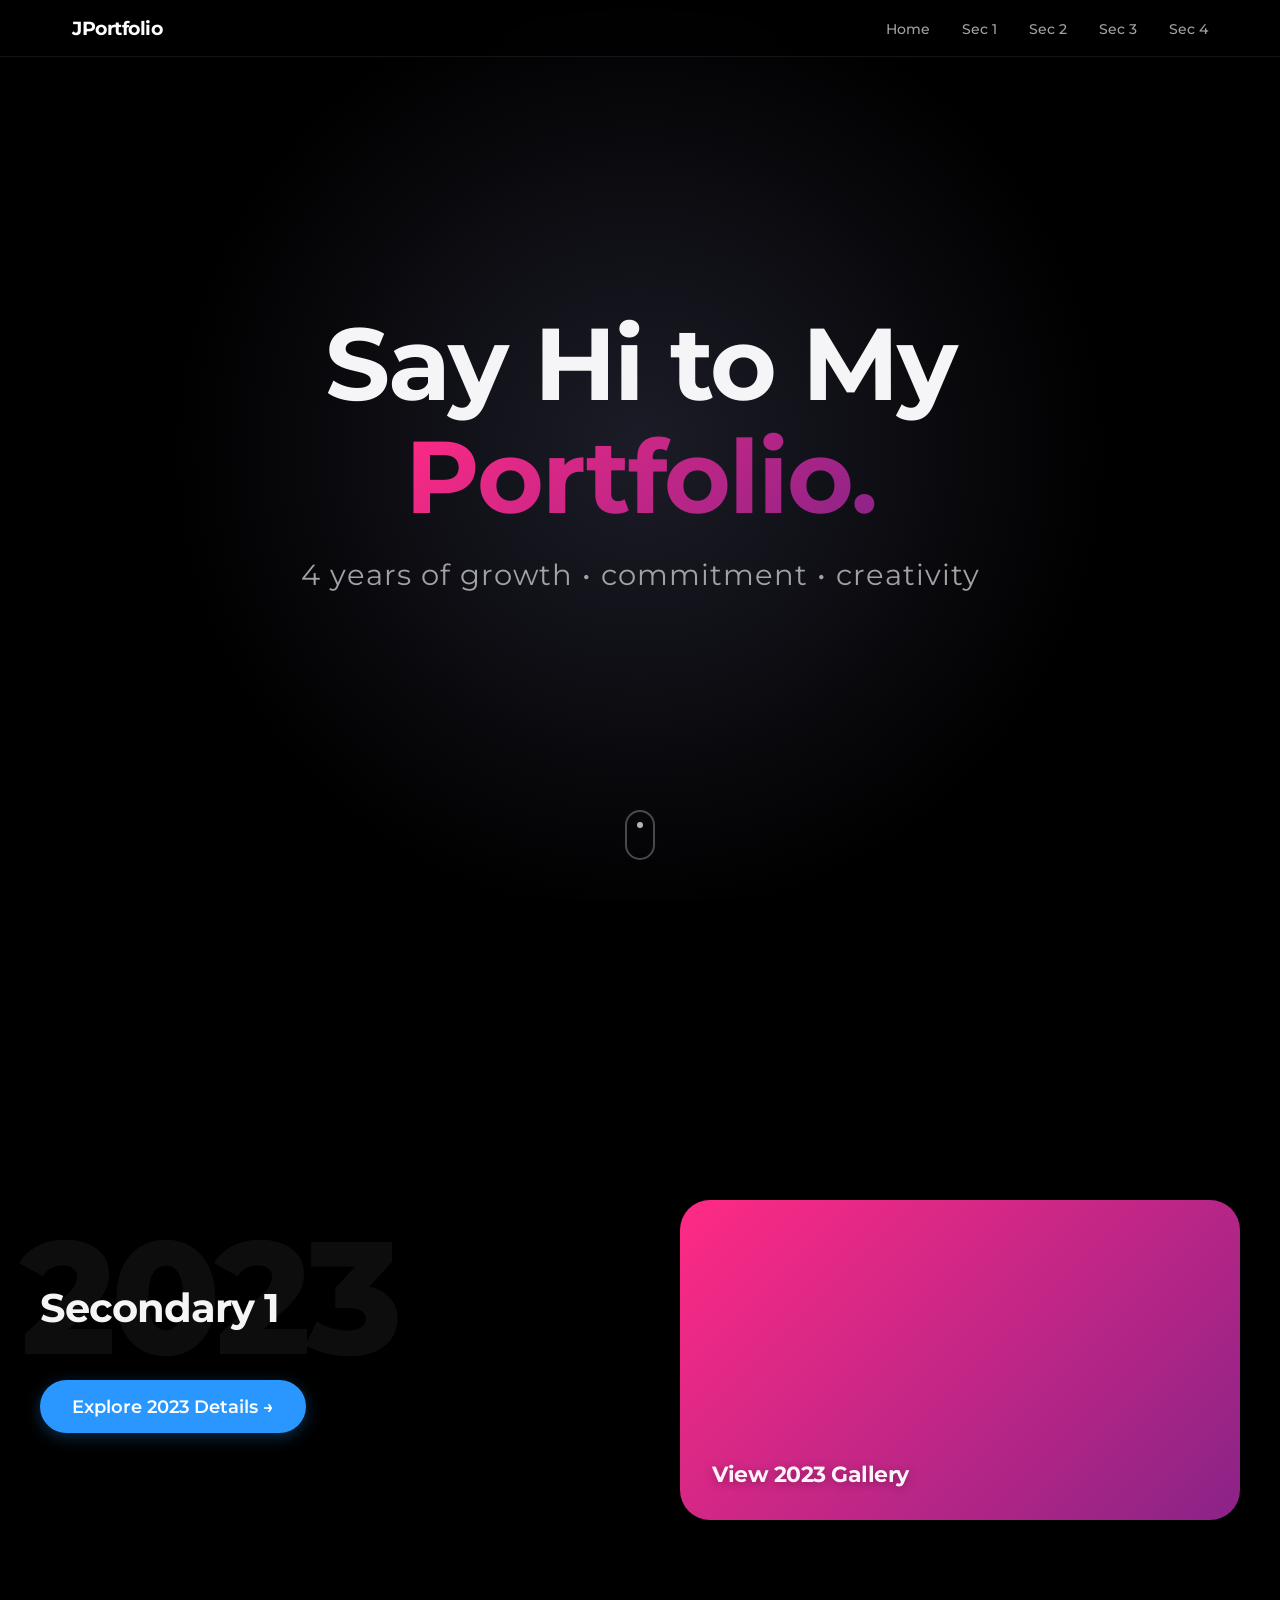
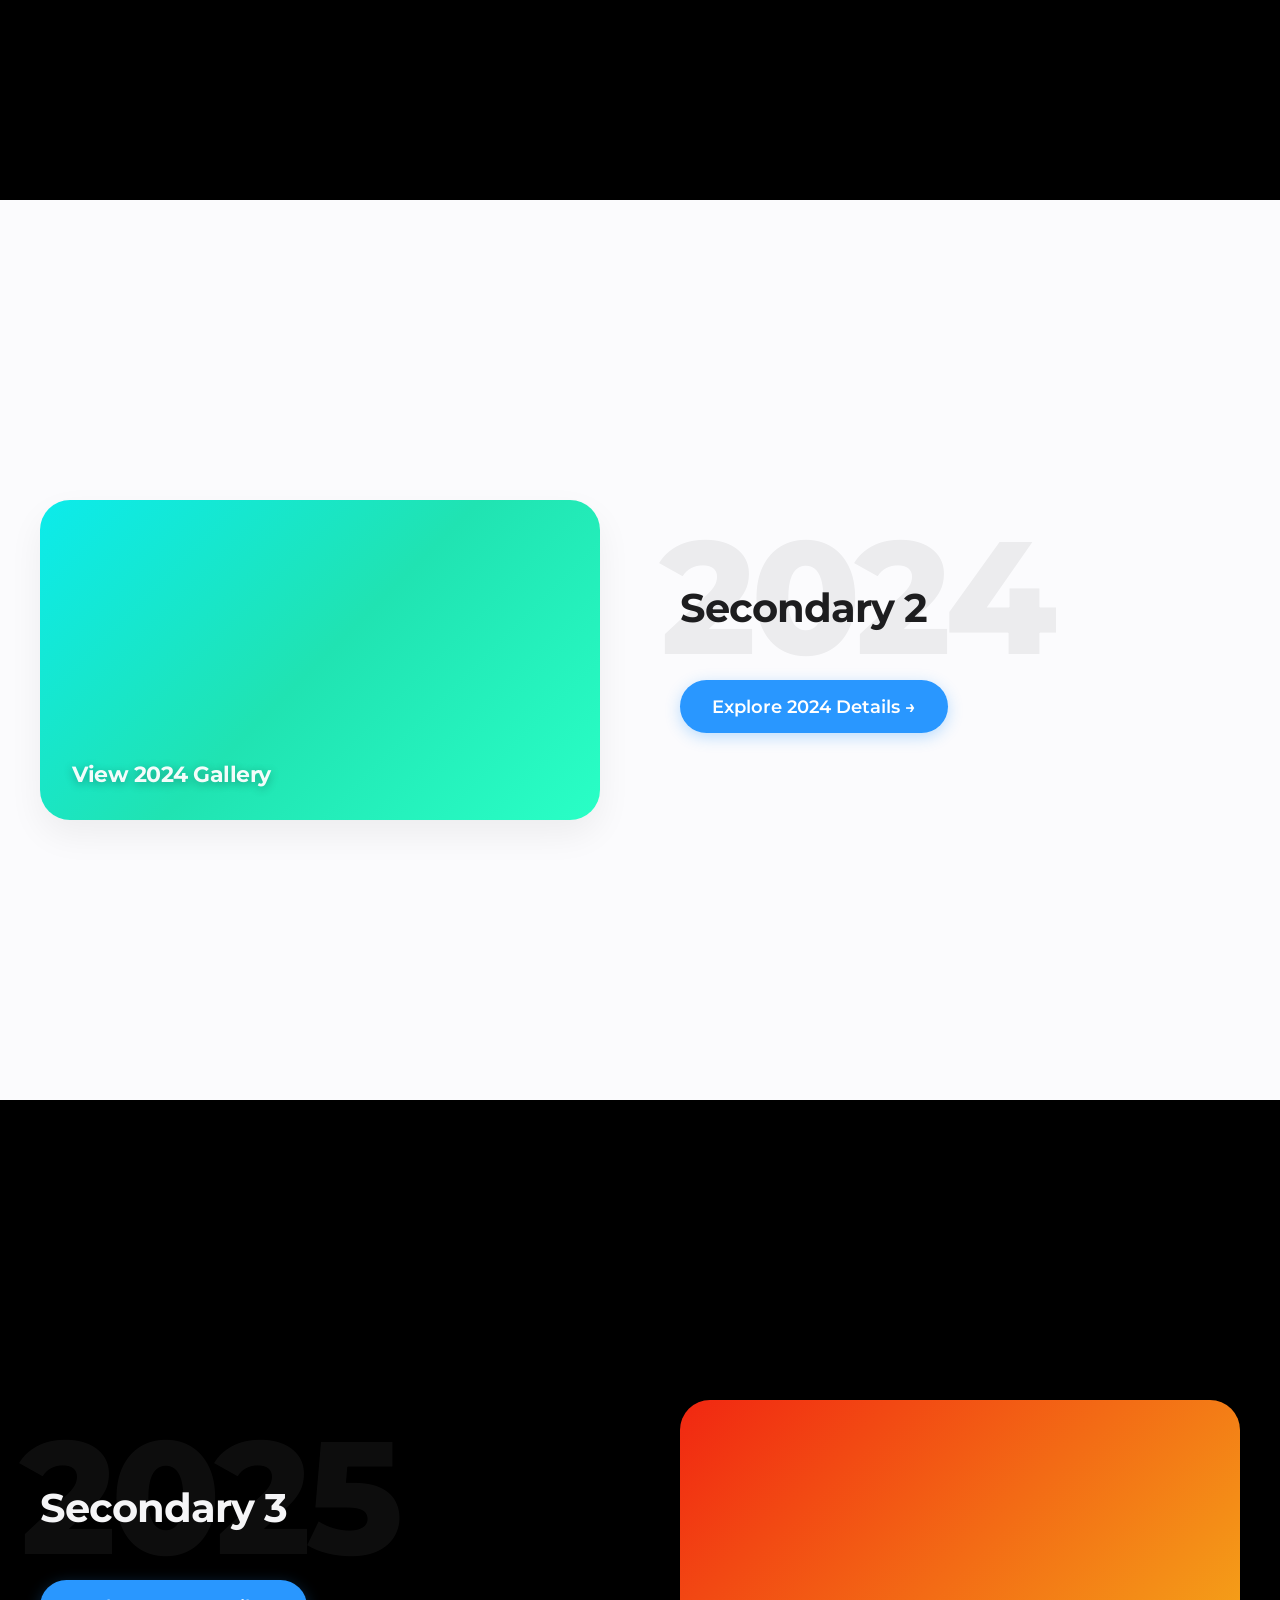
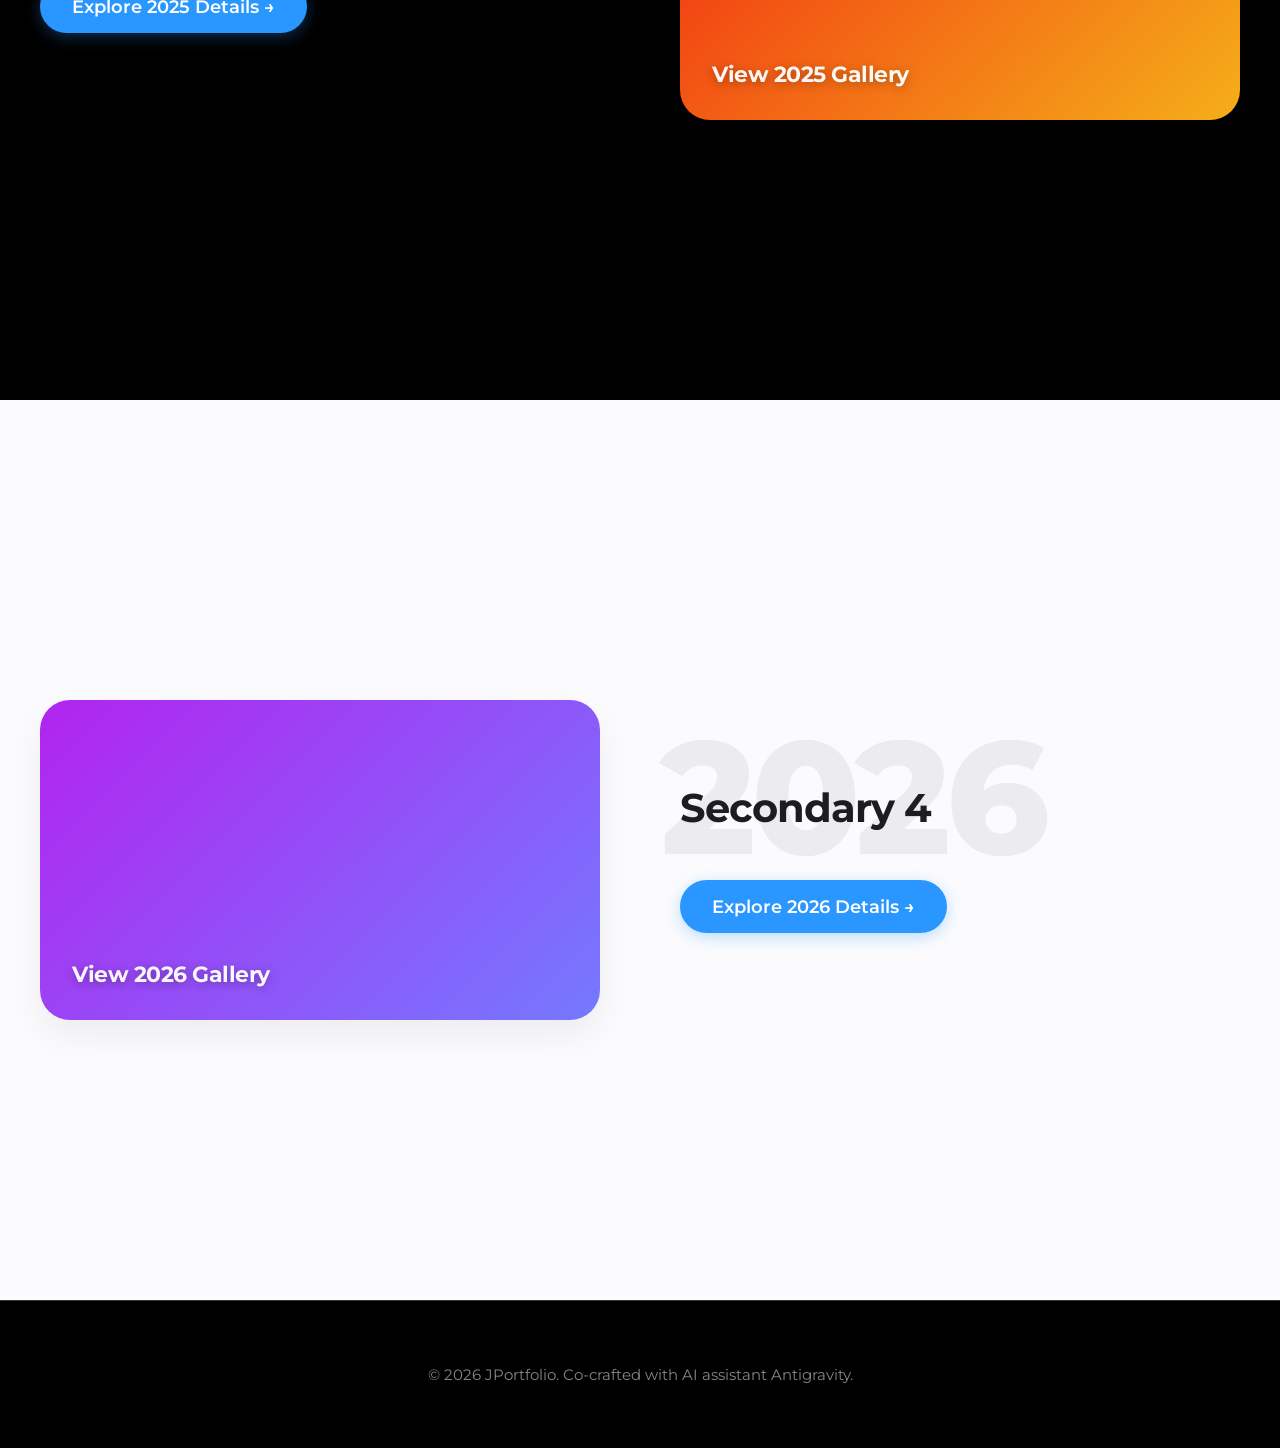
==== index.html @ 6a5174f8 "Add files via upload" ====
<!DOCTYPE html>
<html lang="en">

<head>
  <meta charset="UTF-8" />
  <meta name="viewport" content="width=device-width, initial-scale=1.0" />
  <title>JPortfolio</title>

  <!-- Montserrat Font -->
  <link rel="preconnect" href="https://fonts.googleapis.com">
  <link rel="preconnect" href="https://fonts.gstatic.com" crossorigin>
  <link href="https://fonts.googleapis.com/css2?family=Montserrat:wght@300;400;500;600;700&display=swap"
    rel="stylesheet">

  <link rel="stylesheet" href="style.css">
</head>

<body>

  <nav class="navbar">
    <div class="nav-content">
      <div class="logo">JPortfolio</div>
      <ul class="nav-links">
        <li><a href="#hero">Home</a></li>
        <li><a href="#sec1">Sec 1</a></li>
        <li><a href="#sec2">Sec 2</a></li>
        <li><a href="#sec3">Sec 3</a></li>
        <li><a href="#sec4">Sec 4</a></li>
      </ul>
    </div>
  </nav>

  <header id="hero" class="hero fade-up">
    <div class="hero-content">
      <h1 class="hero-title">Say Hi to My <br><span class="gradient-text">Portfolio.</span></h1>
      <p class="hero-subtitle">4 years of growth • commitment • creativity</p>
    </div>
    <div class="scroll-indicator">
      <div class="mouse"></div>
    </div>
  </header>

  <main>
    <section id="sec1" class="year dark-section">
      <div class="section-container">
        <div class="text-content fade-up">
          <h2 class="section-title">2023</h2>
          <h3 class="section-subtitle">Secondary 1</h3>
          <a href="2023.html" class="explore-btn">Explore 2023 Details &rarr;</a>
        </div>
        <div class="gallery-content fade-up delay">
          <a href="2023.html" style="text-decoration: none;">
            <div class="bento-grid" style="grid-template-rows: 300px;">
              <div class="bento-item gradient-1 bento-large explore-card">
                <div class="bento-inner">View 2023 Gallery</div>
              </div>
            </div>
          </a>
        </div>
      </div>
    </section>

    <section id="sec2" class="year light-section">
      <div class="section-container reverse">
        <div class="text-content fade-up">
          <h2 class="section-title">2024</h2>
          <h3 class="section-subtitle">Secondary 2</h3>
          <a href="2024.html" class="explore-btn">Explore 2024 Details &rarr;</a>
        </div>
        <div class="gallery-content fade-up delay">
          <a href="2024.html" style="text-decoration: none;">
            <div class="bento-grid" style="grid-template-rows: 300px;">
              <div class="bento-item gradient-2 bento-large explore-card">
                <div class="bento-inner">View 2024 Gallery</div>
              </div>
            </div>
          </a>
        </div>
      </div>
    </section>

    <section id="sec3" class="year dark-section">
      <div class="section-container">
        <div class="text-content fade-up">
          <h2 class="section-title">2025</h2>
          <h3 class="section-subtitle">Secondary 3</h3>
          <a href="2025.html" class="explore-btn">Explore 2025 Details &rarr;</a>
        </div>
        <div class="gallery-content fade-up delay">
          <a href="2025.html" style="text-decoration: none;">
            <div class="bento-grid" style="grid-template-rows: 300px;">
              <div class="bento-item gradient-3 bento-large explore-card">
                <div class="bento-inner">View 2025 Gallery</div>
              </div>
            </div>
          </a>
        </div>
      </div>
    </section>

    <section id="sec4" class="year light-section">
      <div class="section-container reverse">
        <div class="text-content fade-up">
          <h2 class="section-title">2026</h2>
          <h3 class="section-subtitle">Secondary 4</h3>
          <a href="2026.html" class="explore-btn">Explore 2026 Details &rarr;</a>
        </div>
        <div class="gallery-content fade-up delay">
          <a href="2026.html" style="text-decoration: none;">
            <div class="bento-grid" style="grid-template-rows: 300px;">
              <div class="bento-item gradient-4 bento-large explore-card">
                <div class="bento-inner">View 2026 Gallery</div>
              </div>
            </div>
          </a>
        </div>
      </div>
    </section>
  </main>

  <footer>
    <p>&copy; 2026 JPortfolio. Co-crafted with AI assistant Antigravity.</p>
  </footer>

  <script src="scripts.js"></script>
</body>

</html>
---- style.css ----
:root {
  --bg-dark: #000000;
  --text-dark: #f5f5f7;
  --bg-light: #fbfbfd;
  --text-light: #1d1d1f;

  --apple-blue: #2997ff;
  --apple-gradient-1: linear-gradient(135deg, #ff2a85, #8a2387);
  --apple-gradient-2: linear-gradient(135deg, #0cebeb, #20e3b2, #29ffc6);
  --apple-gradient-3: linear-gradient(135deg, #f12711, #f5af19);
  --apple-gradient-4: linear-gradient(135deg, #b224ef, #7579ff);
}

* {
  margin: 0;
  padding: 0;
  box-sizing: border-box;
  font-family: 'Montserrat', -apple-system, BlinkMacSystemFont, sans-serif;
}

body {
  background: var(--bg-dark);
  color: var(--text-dark);
  overflow-x: hidden;
  -webkit-font-smoothing: antialiased;
}

html {
  scroll-behavior: smooth;
}

/* Navbar */
.navbar {
  position: fixed;
  top: 0;
  width: 100%;
  z-index: 1000;
  background: rgba(0, 0, 0, 0.4);
  backdrop-filter: saturate(180%) blur(20px);
  -webkit-backdrop-filter: saturate(180%) blur(20px);
  border-bottom: 1px solid rgba(255, 255, 255, 0.08);
  transition: all 0.3s ease;
}

.nav-content {
  max-width: 1200px;
  margin: 0 auto;
  padding: 1rem 2rem;
  display: flex;
  justify-content: space-between;
  align-items: center;
}

.logo {
  font-weight: 700;
  font-size: 1.2rem;
  letter-spacing: -0.5px;
  color: #fff;
}

.nav-links {
  display: flex;
  list-style: none;
  gap: 2rem;
}

.nav-links a {
  text-decoration: none;
  color: #a1a1a6;
  font-size: 0.9rem;
  font-weight: 500;
  transition: color 0.3s ease;
}

.nav-links a:hover {
  color: #fff;
}

/* Hero Section */
.hero {
  height: 100vh;
  display: flex;
  flex-direction: column;
  justify-content: center;
  align-items: center;
  text-align: center;
  position: relative;
  background: radial-gradient(circle at center, #1c1c28 0%, #000 60%);
  padding: 0 2rem;
}

.hero-title {
  font-size: clamp(3rem, 8vw, 6.5rem);
  font-weight: 700;
  line-height: 1.1;
  letter-spacing: -2px;
  margin-bottom: 1.5rem;
}

.gradient-text {
  background: var(--apple-gradient-1);
  -webkit-background-clip: text;
  -webkit-text-fill-color: transparent;
  background-clip: text;
  display: inline-block;
}

.hero-subtitle {
  font-size: clamp(1.2rem, 3vw, 1.8rem);
  font-weight: 400;
  color: #a1a1a6;
  letter-spacing: 1px;
}

/* Scroll Indicator */
.scroll-indicator {
  position: absolute;
  bottom: 40px;
  left: 50%;
  transform: translateX(-50%);
  opacity: 0.7;
}

.mouse {
  width: 30px;
  height: 50px;
  border: 2px solid #666;
  border-radius: 20px;
  position: relative;
}

.mouse::before {
  content: '';
  position: absolute;
  top: 10px;
  left: 50%;
  transform: translateX(-50%);
  width: 6px;
  height: 6px;
  background: #fff;
  border-radius: 50%;
  animation: scroll 2s infinite;
}

@keyframes scroll {
  0% {
    transform: translate(-50%, 0);
    opacity: 1;
  }

  100% {
    transform: translate(-50%, 20px);
    opacity: 0;
  }
}

/* Sections */
.year {
  min-height: 100vh;
  padding: 100px 2rem;
  display: flex;
  align-items: center;
}

.dark-section {
  background: var(--bg-dark);
  color: var(--text-dark);
}

.light-section {
  background: var(--bg-light);
  color: var(--text-light);
}

.section-container {
  max-width: 1200px;
  margin: 0 auto;
  display: flex;
  align-items: center;
  gap: 5rem;
  width: 100%;
}

.section-container.reverse {
  flex-direction: row-reverse;
}

.text-content {
  flex: 1;
  position: relative;
}

.section-title {
  font-size: clamp(4rem, 15vw, 10rem);
  font-weight: 800;
  letter-spacing: -5px;
  line-height: 1;
  opacity: 0.05;
  position: absolute;
  transform: translateY(-50px) translateX(-20px);
  z-index: 0;
  user-select: none;
}

.light-section .section-title {
  color: #000;
  opacity: 0.06;
}

.dark-section .section-title {
  color: #fff;
}

.section-subtitle {
  font-size: 2.5rem;
  font-weight: 700;
  margin-bottom: 2rem;
  margin-top: 1rem;
  position: relative;
  z-index: 1;
  letter-spacing: -1px;
}

.stagger-list {
  list-style: none;
  position: relative;
  z-index: 1;
}

.stagger-list li {
  font-size: 1.15rem;
  line-height: 1.6;
  margin-bottom: 1.2rem;
  padding-left: 2rem;
  position: relative;
  font-weight: 400;
  color: #a1a1a6;
  transition: color 0.3s ease;
}

.light-section .stagger-list li {
  color: #424245;
}

.stagger-list li:hover {
  color: inherit;
}

.stagger-list li::before {
  content: '→';
  position: absolute;
  left: 0;
  color: var(--apple-blue);
  font-weight: bold;
}

/* Bento Grid */
.gallery-content {
  flex: 1;
  width: 100%;
}

.bento-grid {
  display: grid;
  grid-template-columns: 1fr 1fr;
  grid-template-rows: 250px 250px;
  gap: 20px;
}

.three-grid {
  grid-template-rows: auto auto;
}

.bento-large {
  grid-column: 1 / -1;
  height: 320px;
}

.bento-item {
  border-radius: 30px;
  overflow: hidden;
  position: relative;
  display: flex;
  align-items: flex-end;
  justify-content: flex-start;
  padding: 2rem;
  box-shadow: 0 10px 40px rgba(0, 0, 0, 0.1);
  transition: transform 0.4s cubic-bezier(0.175, 0.885, 0.32, 1.275), box-shadow 0.4s ease;
}

.bento-item:hover {
  transform: scale(1.02) translateY(-5px);
  box-shadow: 0 20px 40px rgba(0, 0, 0, 0.2);
}

.light-section .bento-item {
  box-shadow: 0 15px 35px rgba(0, 0, 0, 0.06);
}

.bento-inner {
  z-index: 2;
  font-weight: 700;
  font-size: 1.4rem;
  letter-spacing: -0.5px;
  color: rgba(255, 255, 255, 0.95);
  text-shadow: 0 2px 10px rgba(0, 0, 0, 0.3);
}

/* Background Treatments for Bento */
.glass {
  background: rgba(255, 255, 255, 0.05);
  backdrop-filter: blur(20px);
  border: 1px solid rgba(255, 255, 255, 0.1);
}

.glass-dark {
  background: rgba(0, 0, 0, 0.6);
  backdrop-filter: blur(20px);
  border: 1px solid rgba(255, 255, 255, 0.05);
}

.gradient-1 {
  background: var(--apple-gradient-1);
}

.gradient-2 {
  background: var(--apple-gradient-2);
}

.gradient-3 {
  background: var(--apple-gradient-3);
}

.gradient-4 {
  background: var(--apple-gradient-4);
}

/* Animations Basics */
.fade-up {
  opacity: 0;
  transform: translateY(60px) scale(0.95);
  filter: blur(10px);
  transition: opacity 1.2s cubic-bezier(0.16, 1, 0.3, 1),
    transform 1.2s cubic-bezier(0.16, 1, 0.3, 1),
    filter 1.2s cubic-bezier(0.16, 1, 0.3, 1);
}

.fade-up.visible {
  opacity: 1;
  transform: translateY(0) scale(1);
  filter: blur(0);
}

.delay {
  transition-delay: 0.2s;
}

/* Stagger List Defaults */
.stagger-list li {
  opacity: 0;
  transform: translateX(-30px);
  transition: opacity 0.8s cubic-bezier(0.16, 1, 0.3, 1),
    transform 0.8s cubic-bezier(0.16, 1, 0.3, 1);
}

/* Explore Button & Links */
.explore-btn {
  display: inline-block;
  margin-top: 1rem;
  padding: 1rem 2rem;
  background: var(--apple-blue);
  color: #fff;
  border-radius: 30px;
  font-weight: 600;
  font-size: 1.1rem;
  text-decoration: none;
  box-shadow: 0 4px 15px rgba(41, 151, 255, 0.3);
  transition: transform 0.3s ease, box-shadow 0.3s ease, background 0.3s ease;
}

.explore-btn:hover {
  transform: translateY(-2px);
  box-shadow: 0 6px 20px rgba(41, 151, 255, 0.4);
  background: #1e83e6;
}

.explore-card {
  cursor: pointer;
}

/* Footer */
footer {
  text-align: center;
  padding: 4rem 2rem;
  background: #000;
  color: #86868b;
  font-size: 0.95rem;
  border-top: 1px solid #333;
}

/* Responsive */
@media (max-width: 900px) {

  .section-container,
  .section-container.reverse {
    flex-direction: column;
    gap: 4rem;
  }

  .section-title {
    font-size: 6rem;
    transform: translateY(-20px);
  }

  .bento-grid {
    grid-template-rows: 200px 200px;
  }

  .bento-large {
    height: 250px;
  }

  .nav-links {
    display: none;
  }

  .hero-title {
    font-size: 3.5rem;
  }
}
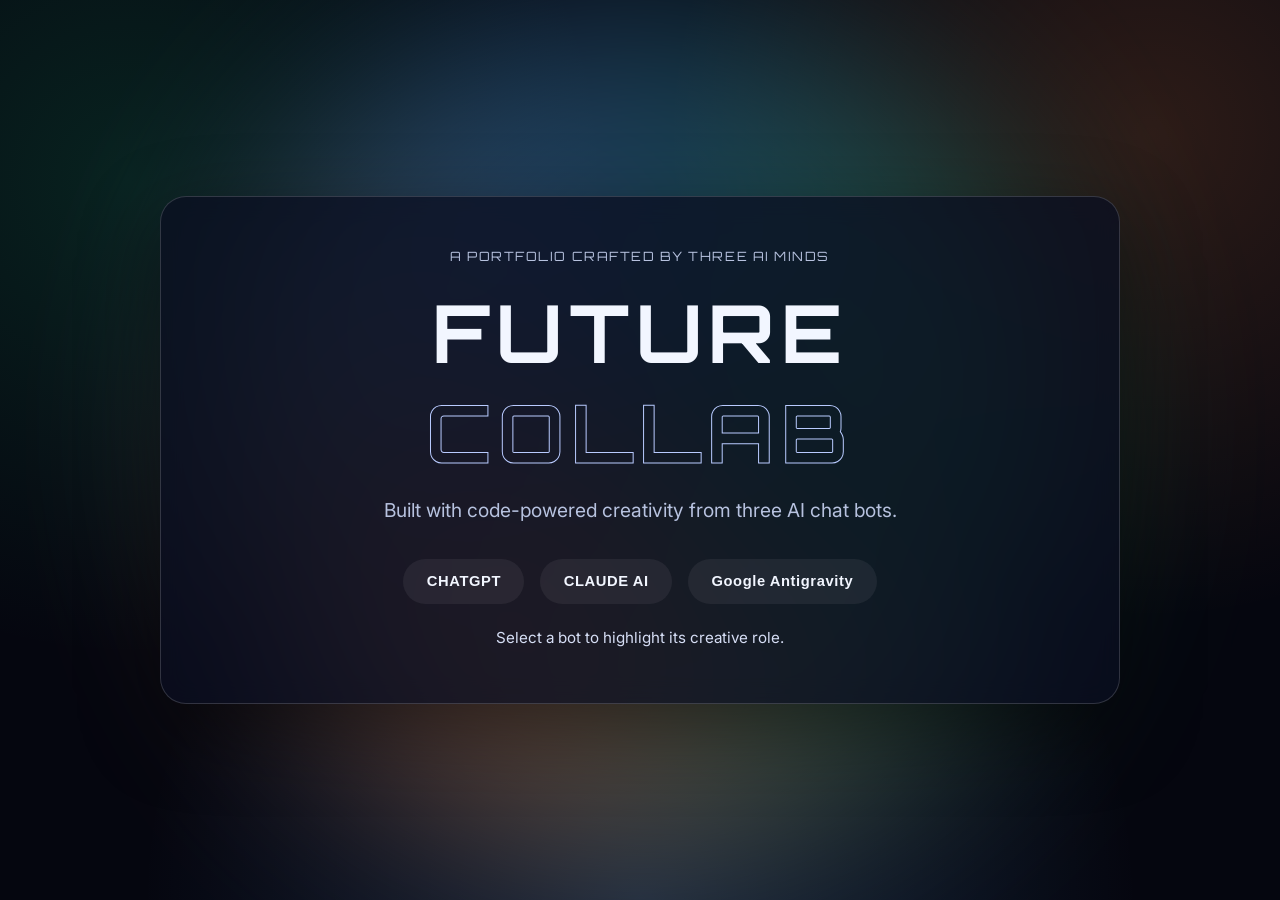
==== commit a518af70: "Create futuristic AI trio portfolio homepage" ====
--- a/index.html
+++ b/index.html
@@ -1,128 +1,42 @@
-<!DOCTYPE html>
-<html lang="en">
-
-<head>
-  <meta charset="UTF-8" />
-  <meta name="viewport" content="width=device-width, initial-scale=1.0" />
-  <title>JPortfolio</title>
-
-  <!-- Montserrat Font -->
-  <link rel="preconnect" href="https://fonts.googleapis.com">
-  <link rel="preconnect" href="https://fonts.gstatic.com" crossorigin>
-  <link href="https://fonts.googleapis.com/css2?family=Montserrat:wght@300;400;500;600;700&display=swap"
-    rel="stylesheet">
-
-  <link rel="stylesheet" href="style.css">
-</head>
-
-<body>
-
-  <nav class="navbar">
-    <div class="nav-content">
-      <div class="logo">JPortfolio</div>
-      <ul class="nav-links">
-        <li><a href="#hero">Home</a></li>
-        <li><a href="#sec1">Sec 1</a></li>
-        <li><a href="#sec2">Sec 2</a></li>
-        <li><a href="#sec3">Sec 3</a></li>
-        <li><a href="#sec4">Sec 4</a></li>
-      </ul>
-    </div>
-  </nav>
-
-  <header id="hero" class="hero fade-up">
-    <div class="hero-content">
-      <h1 class="hero-title">Say Hi to My <br><span class="gradient-text">Portfolio.</span></h1>
-      <p class="hero-subtitle">4 years of growth • commitment • creativity</p>
-    </div>
-    <div class="scroll-indicator">
-      <div class="mouse"></div>
-    </div>
-  </header>
-
-  <main>
-    <section id="sec1" class="year dark-section">
-      <div class="section-container">
-        <div class="text-content fade-up">
-          <h2 class="section-title">2023</h2>
-          <h3 class="section-subtitle">Secondary 1</h3>
-          <a href="2023.html" class="explore-btn">Explore 2023 Details &rarr;</a>
-        </div>
-        <div class="gallery-content fade-up delay">
-          <a href="2023.html" style="text-decoration: none;">
-            <div class="bento-grid" style="grid-template-rows: 300px;">
-              <div class="bento-item gradient-1 bento-large explore-card">
-                <div class="bento-inner">View 2023 Gallery</div>
-              </div>
-            </div>
-          </a>
-        </div>
-      </div>
-    </section>
-
-    <section id="sec2" class="year light-section">
-      <div class="section-container reverse">
-        <div class="text-content fade-up">
-          <h2 class="section-title">2024</h2>
-          <h3 class="section-subtitle">Secondary 2</h3>
-          <a href="2024.html" class="explore-btn">Explore 2024 Details &rarr;</a>
-        </div>
-        <div class="gallery-content fade-up delay">
-          <a href="2024.html" style="text-decoration: none;">
-            <div class="bento-grid" style="grid-template-rows: 300px;">
-              <div class="bento-item gradient-2 bento-large explore-card">
-                <div class="bento-inner">View 2024 Gallery</div>
-              </div>
-            </div>
-          </a>
-        </div>
-      </div>
-    </section>
-
-    <section id="sec3" class="year dark-section">
-      <div class="section-container">
-        <div class="text-content fade-up">
-          <h2 class="section-title">2025</h2>
-          <h3 class="section-subtitle">Secondary 3</h3>
-          <a href="2025.html" class="explore-btn">Explore 2025 Details &rarr;</a>
-        </div>
-        <div class="gallery-content fade-up delay">
-          <a href="2025.html" style="text-decoration: none;">
-            <div class="bento-grid" style="grid-template-rows: 300px;">
-              <div class="bento-item gradient-3 bento-large explore-card">
-                <div class="bento-inner">View 2025 Gallery</div>
-              </div>
-            </div>
-          </a>
-        </div>
-      </div>
-    </section>
-
-    <section id="sec4" class="year light-section">
-      <div class="section-container reverse">
-        <div class="text-content fade-up">
-          <h2 class="section-title">2026</h2>
-          <h3 class="section-subtitle">Secondary 4</h3>
-          <a href="2026.html" class="explore-btn">Explore 2026 Details &rarr;</a>
-        </div>
-        <div class="gallery-content fade-up delay">
-          <a href="2026.html" style="text-decoration: none;">
-            <div class="bento-grid" style="grid-template-rows: 300px;">
-              <div class="bento-item gradient-4 bento-large explore-card">
-                <div class="bento-inner">View 2026 Gallery</div>
-              </div>
-            </div>
-          </a>
-        </div>
-      </div>
-    </section>
-  </main>
-
-  <footer>
-    <p>&copy; 2026 JPortfolio. Co-crafted with AI assistant Antigravity.</p>
-  </footer>
-
-  <script src="scripts.js"></script>
-</body>
-
-</html>+<!DOCTYPE html>
+<html lang="en">
+
+<head>
+  <meta charset="UTF-8" />
+  <meta name="viewport" content="width=device-width, initial-scale=1.0" />
+  <title>AI Trinity Portfolio</title>
+  <link rel="preconnect" href="https://fonts.googleapis.com" />
+  <link rel="preconnect" href="https://fonts.gstatic.com" crossorigin />
+  <link
+    href="https://fonts.googleapis.com/css2?family=Orbitron:wght@500;700&family=Inter:wght@400;600&display=swap"
+    rel="stylesheet" />
+  <link rel="stylesheet" href="style.css" />
+</head>
+
+<body>
+  <main class="hero-shell">
+    <div class="hero-glow" aria-hidden="true"></div>
+
+    <section class="hero-card">
+      <p class="eyebrow">A Portfolio Crafted by Three AI Minds</p>
+      <h1 class="hero-title">FUTURE <span class="outline">COLLAB</span></h1>
+      <p class="hero-subtitle">
+        Built with code-powered creativity from three AI chat bots.
+      </p>
+
+      <div class="ai-button-row" role="group" aria-label="AI platform links">
+        <button class="ai-btn chatgpt" type="button">CHATGPT</button>
+        <button class="ai-btn claude" type="button">CLAUDE AI</button>
+        <button class="ai-btn antigravity" type="button">Google Antigravity</button>
+      </div>
+
+      <p id="button-status" class="button-status" aria-live="polite">
+        Select a bot to highlight its creative role.
+      </p>
+    </section>
+  </main>
+
+  <script src="scripts.js"></script>
+</body>
+
+</html>
--- a/style.css
+++ b/style.css
@@ -1,430 +1,159 @@
-:root {
-  --bg-dark: #000000;
-  --text-dark: #f5f5f7;
-  --bg-light: #fbfbfd;
-  --text-light: #1d1d1f;
-
-  --apple-blue: #2997ff;
-  --apple-gradient-1: linear-gradient(135deg, #ff2a85, #8a2387);
-  --apple-gradient-2: linear-gradient(135deg, #0cebeb, #20e3b2, #29ffc6);
-  --apple-gradient-3: linear-gradient(135deg, #f12711, #f5af19);
-  --apple-gradient-4: linear-gradient(135deg, #b224ef, #7579ff);
-}
-
-* {
-  margin: 0;
-  padding: 0;
-  box-sizing: border-box;
-  font-family: 'Montserrat', -apple-system, BlinkMacSystemFont, sans-serif;
-}
-
-body {
-  background: var(--bg-dark);
-  color: var(--text-dark);
-  overflow-x: hidden;
-  -webkit-font-smoothing: antialiased;
-}
-
-html {
-  scroll-behavior: smooth;
-}
-
-/* Navbar */
-.navbar {
-  position: fixed;
-  top: 0;
-  width: 100%;
-  z-index: 1000;
-  background: rgba(0, 0, 0, 0.4);
-  backdrop-filter: saturate(180%) blur(20px);
-  -webkit-backdrop-filter: saturate(180%) blur(20px);
-  border-bottom: 1px solid rgba(255, 255, 255, 0.08);
-  transition: all 0.3s ease;
-}
-
-.nav-content {
-  max-width: 1200px;
-  margin: 0 auto;
-  padding: 1rem 2rem;
-  display: flex;
-  justify-content: space-between;
-  align-items: center;
-}
-
-.logo {
-  font-weight: 700;
-  font-size: 1.2rem;
-  letter-spacing: -0.5px;
-  color: #fff;
-}
-
-.nav-links {
-  display: flex;
-  list-style: none;
-  gap: 2rem;
-}
-
-.nav-links a {
-  text-decoration: none;
-  color: #a1a1a6;
-  font-size: 0.9rem;
-  font-weight: 500;
-  transition: color 0.3s ease;
-}
-
-.nav-links a:hover {
-  color: #fff;
-}
-
-/* Hero Section */
-.hero {
-  height: 100vh;
-  display: flex;
-  flex-direction: column;
-  justify-content: center;
-  align-items: center;
-  text-align: center;
-  position: relative;
-  background: radial-gradient(circle at center, #1c1c28 0%, #000 60%);
-  padding: 0 2rem;
-}
-
-.hero-title {
-  font-size: clamp(3rem, 8vw, 6.5rem);
-  font-weight: 700;
-  line-height: 1.1;
-  letter-spacing: -2px;
-  margin-bottom: 1.5rem;
-}
-
-.gradient-text {
-  background: var(--apple-gradient-1);
-  -webkit-background-clip: text;
-  -webkit-text-fill-color: transparent;
-  background-clip: text;
-  display: inline-block;
-}
-
-.hero-subtitle {
-  font-size: clamp(1.2rem, 3vw, 1.8rem);
-  font-weight: 400;
-  color: #a1a1a6;
-  letter-spacing: 1px;
-}
-
-/* Scroll Indicator */
-.scroll-indicator {
-  position: absolute;
-  bottom: 40px;
-  left: 50%;
-  transform: translateX(-50%);
-  opacity: 0.7;
-}
-
-.mouse {
-  width: 30px;
-  height: 50px;
-  border: 2px solid #666;
-  border-radius: 20px;
-  position: relative;
-}
-
-.mouse::before {
-  content: '';
-  position: absolute;
-  top: 10px;
-  left: 50%;
-  transform: translateX(-50%);
-  width: 6px;
-  height: 6px;
-  background: #fff;
-  border-radius: 50%;
-  animation: scroll 2s infinite;
-}
-
-@keyframes scroll {
-  0% {
-    transform: translate(-50%, 0);
-    opacity: 1;
-  }
-
-  100% {
-    transform: translate(-50%, 20px);
-    opacity: 0;
-  }
-}
-
-/* Sections */
-.year {
-  min-height: 100vh;
-  padding: 100px 2rem;
-  display: flex;
-  align-items: center;
-}
-
-.dark-section {
-  background: var(--bg-dark);
-  color: var(--text-dark);
-}
-
-.light-section {
-  background: var(--bg-light);
-  color: var(--text-light);
-}
-
-.section-container {
-  max-width: 1200px;
-  margin: 0 auto;
-  display: flex;
-  align-items: center;
-  gap: 5rem;
-  width: 100%;
-}
-
-.section-container.reverse {
-  flex-direction: row-reverse;
-}
-
-.text-content {
-  flex: 1;
-  position: relative;
-}
-
-.section-title {
-  font-size: clamp(4rem, 15vw, 10rem);
-  font-weight: 800;
-  letter-spacing: -5px;
-  line-height: 1;
-  opacity: 0.05;
-  position: absolute;
-  transform: translateY(-50px) translateX(-20px);
-  z-index: 0;
-  user-select: none;
-}
-
-.light-section .section-title {
-  color: #000;
-  opacity: 0.06;
-}
-
-.dark-section .section-title {
-  color: #fff;
-}
-
-.section-subtitle {
-  font-size: 2.5rem;
-  font-weight: 700;
-  margin-bottom: 2rem;
-  margin-top: 1rem;
-  position: relative;
-  z-index: 1;
-  letter-spacing: -1px;
-}
-
-.stagger-list {
-  list-style: none;
-  position: relative;
-  z-index: 1;
-}
-
-.stagger-list li {
-  font-size: 1.15rem;
-  line-height: 1.6;
-  margin-bottom: 1.2rem;
-  padding-left: 2rem;
-  position: relative;
-  font-weight: 400;
-  color: #a1a1a6;
-  transition: color 0.3s ease;
-}
-
-.light-section .stagger-list li {
-  color: #424245;
-}
-
-.stagger-list li:hover {
-  color: inherit;
-}
-
-.stagger-list li::before {
-  content: '→';
-  position: absolute;
-  left: 0;
-  color: var(--apple-blue);
-  font-weight: bold;
-}
-
-/* Bento Grid */
-.gallery-content {
-  flex: 1;
-  width: 100%;
-}
-
-.bento-grid {
-  display: grid;
-  grid-template-columns: 1fr 1fr;
-  grid-template-rows: 250px 250px;
-  gap: 20px;
-}
-
-.three-grid {
-  grid-template-rows: auto auto;
-}
-
-.bento-large {
-  grid-column: 1 / -1;
-  height: 320px;
-}
-
-.bento-item {
-  border-radius: 30px;
-  overflow: hidden;
-  position: relative;
-  display: flex;
-  align-items: flex-end;
-  justify-content: flex-start;
-  padding: 2rem;
-  box-shadow: 0 10px 40px rgba(0, 0, 0, 0.1);
-  transition: transform 0.4s cubic-bezier(0.175, 0.885, 0.32, 1.275), box-shadow 0.4s ease;
-}
-
-.bento-item:hover {
-  transform: scale(1.02) translateY(-5px);
-  box-shadow: 0 20px 40px rgba(0, 0, 0, 0.2);
-}
-
-.light-section .bento-item {
-  box-shadow: 0 15px 35px rgba(0, 0, 0, 0.06);
-}
-
-.bento-inner {
-  z-index: 2;
-  font-weight: 700;
-  font-size: 1.4rem;
-  letter-spacing: -0.5px;
-  color: rgba(255, 255, 255, 0.95);
-  text-shadow: 0 2px 10px rgba(0, 0, 0, 0.3);
-}
-
-/* Background Treatments for Bento */
-.glass {
-  background: rgba(255, 255, 255, 0.05);
-  backdrop-filter: blur(20px);
-  border: 1px solid rgba(255, 255, 255, 0.1);
-}
-
-.glass-dark {
-  background: rgba(0, 0, 0, 0.6);
-  backdrop-filter: blur(20px);
-  border: 1px solid rgba(255, 255, 255, 0.05);
-}
-
-.gradient-1 {
-  background: var(--apple-gradient-1);
-}
-
-.gradient-2 {
-  background: var(--apple-gradient-2);
-}
-
-.gradient-3 {
-  background: var(--apple-gradient-3);
-}
-
-.gradient-4 {
-  background: var(--apple-gradient-4);
-}
-
-/* Animations Basics */
-.fade-up {
-  opacity: 0;
-  transform: translateY(60px) scale(0.95);
-  filter: blur(10px);
-  transition: opacity 1.2s cubic-bezier(0.16, 1, 0.3, 1),
-    transform 1.2s cubic-bezier(0.16, 1, 0.3, 1),
-    filter 1.2s cubic-bezier(0.16, 1, 0.3, 1);
-}
-
-.fade-up.visible {
-  opacity: 1;
-  transform: translateY(0) scale(1);
-  filter: blur(0);
-}
-
-.delay {
-  transition-delay: 0.2s;
-}
-
-/* Stagger List Defaults */
-.stagger-list li {
-  opacity: 0;
-  transform: translateX(-30px);
-  transition: opacity 0.8s cubic-bezier(0.16, 1, 0.3, 1),
-    transform 0.8s cubic-bezier(0.16, 1, 0.3, 1);
-}
-
-/* Explore Button & Links */
-.explore-btn {
-  display: inline-block;
-  margin-top: 1rem;
-  padding: 1rem 2rem;
-  background: var(--apple-blue);
-  color: #fff;
-  border-radius: 30px;
-  font-weight: 600;
-  font-size: 1.1rem;
-  text-decoration: none;
-  box-shadow: 0 4px 15px rgba(41, 151, 255, 0.3);
-  transition: transform 0.3s ease, box-shadow 0.3s ease, background 0.3s ease;
-}
-
-.explore-btn:hover {
-  transform: translateY(-2px);
-  box-shadow: 0 6px 20px rgba(41, 151, 255, 0.4);
-  background: #1e83e6;
-}
-
-.explore-card {
-  cursor: pointer;
-}
-
-/* Footer */
-footer {
-  text-align: center;
-  padding: 4rem 2rem;
-  background: #000;
-  color: #86868b;
-  font-size: 0.95rem;
-  border-top: 1px solid #333;
-}
-
-/* Responsive */
-@media (max-width: 900px) {
-
-  .section-container,
-  .section-container.reverse {
-    flex-direction: column;
-    gap: 4rem;
-  }
-
-  .section-title {
-    font-size: 6rem;
-    transform: translateY(-20px);
-  }
-
-  .bento-grid {
-    grid-template-rows: 200px 200px;
-  }
-
-  .bento-large {
-    height: 250px;
-  }
-
-  .nav-links {
-    display: none;
-  }
-
-  .hero-title {
-    font-size: 3.5rem;
-  }
-}+:root {
+  --bg: #05060f;
+  --panel: rgba(10, 14, 32, 0.75);
+  --text: #f2f6ff;
+  --muted: #b7c2df;
+  --line: rgba(255, 255, 255, 0.16);
+  --chatgpt: #19c37d;
+  --claude: #ff8c42;
+  --antigravity: #56a5ff;
+}
+
+* {
+  box-sizing: border-box;
+  margin: 0;
+  padding: 0;
+}
+
+body {
+  min-height: 100vh;
+  font-family: 'Inter', system-ui, sans-serif;
+  background:
+    radial-gradient(circle at 10% 20%, rgba(25, 195, 125, 0.15) 0%, transparent 35%),
+    radial-gradient(circle at 90% 15%, rgba(255, 140, 66, 0.16) 0%, transparent 35%),
+    radial-gradient(circle at 50% 100%, rgba(86, 165, 255, 0.2) 0%, transparent 45%),
+    var(--bg);
+  color: var(--text);
+}
+
+.hero-shell {
+  min-height: 100vh;
+  display: grid;
+  place-items: center;
+  padding: 2rem;
+  position: relative;
+  overflow: hidden;
+}
+
+.hero-glow {
+  width: min(75vw, 850px);
+  aspect-ratio: 1;
+  border-radius: 50%;
+  position: absolute;
+  inset: auto auto 5% 50%;
+  transform: translateX(-50%);
+  background: conic-gradient(from 90deg, var(--chatgpt), var(--claude), var(--antigravity), var(--chatgpt));
+  filter: blur(100px);
+  opacity: 0.35;
+  animation: spin 14s linear infinite;
+}
+
+.hero-card {
+  width: min(960px, 100%);
+  text-align: center;
+  background: var(--panel);
+  border: 1px solid var(--line);
+  border-radius: 26px;
+  backdrop-filter: blur(12px);
+  padding: clamp(2rem, 4vw, 3.5rem);
+  box-shadow: 0 25px 80px rgba(0, 0, 0, 0.45);
+  position: relative;
+  z-index: 1;
+}
+
+.eyebrow,
+.hero-title {
+  font-family: 'Orbitron', sans-serif;
+}
+
+.eyebrow {
+  color: var(--muted);
+  letter-spacing: 0.12em;
+  text-transform: uppercase;
+  font-size: 0.8rem;
+  margin-bottom: 1.1rem;
+}
+
+.hero-title {
+  font-size: clamp(2.2rem, 8vw, 5rem);
+  letter-spacing: 0.08em;
+}
+
+.outline {
+  -webkit-text-fill-color: transparent;
+  -webkit-text-stroke: 1px #b9cbff;
+}
+
+.hero-subtitle {
+  margin: 1rem auto 2.3rem;
+  max-width: 640px;
+  color: var(--muted);
+  font-size: clamp(1rem, 2vw, 1.2rem);
+}
+
+.ai-button-row {
+  display: flex;
+  justify-content: center;
+  gap: 1rem;
+  flex-wrap: wrap;
+}
+
+.ai-btn {
+  appearance: none;
+  border: 1px solid transparent;
+  border-radius: 999px;
+  padding: 0.85rem 1.4rem;
+  font-weight: 700;
+  letter-spacing: 0.04em;
+  font-size: 0.92rem;
+  color: var(--text);
+  background: rgba(255, 255, 255, 0.06);
+  cursor: pointer;
+  transition: transform 0.25s ease, box-shadow 0.25s ease, border-color 0.25s ease;
+}
+
+.ai-btn:hover,
+.ai-btn:focus-visible {
+  transform: translateY(-3px);
+  outline: none;
+}
+
+.chatgpt:hover,
+.chatgpt:focus-visible,
+.chatgpt.active {
+  border-color: var(--chatgpt);
+  box-shadow: 0 0 24px rgba(25, 195, 125, 0.45);
+}
+
+.claude:hover,
+.claude:focus-visible,
+.claude.active {
+  border-color: var(--claude);
+  box-shadow: 0 0 24px rgba(255, 140, 66, 0.45);
+}
+
+.antigravity:hover,
+.antigravity:focus-visible,
+.antigravity.active {
+  border-color: var(--antigravity);
+  box-shadow: 0 0 24px rgba(86, 165, 255, 0.45);
+}
+
+.button-status {
+  margin-top: 1.5rem;
+  min-height: 1.5rem;
+  color: #d6def5;
+  font-size: 0.95rem;
+}
+
+@keyframes spin {
+  to {
+    transform: translateX(-50%) rotate(360deg);
+  }
+}
+
+@media (max-width: 640px) {
+  .ai-btn {
+    width: 100%;
+  }
+}
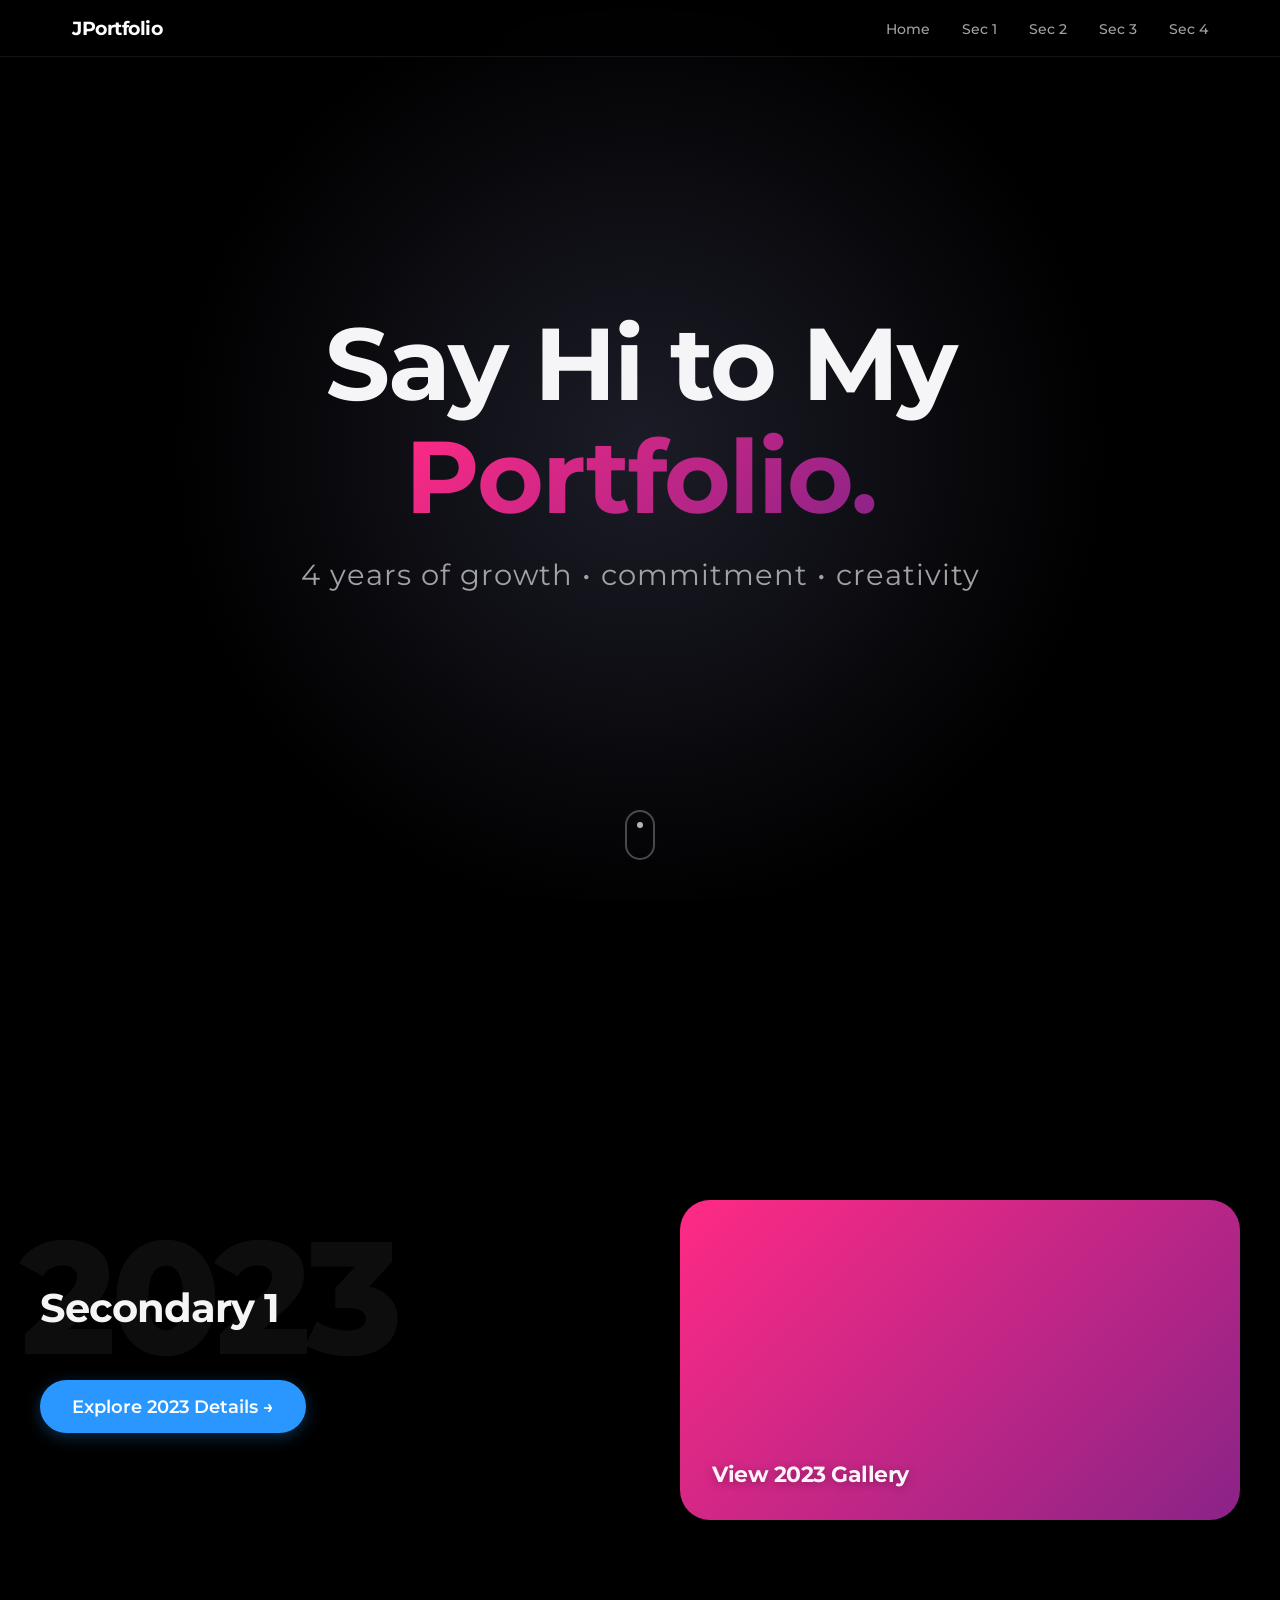
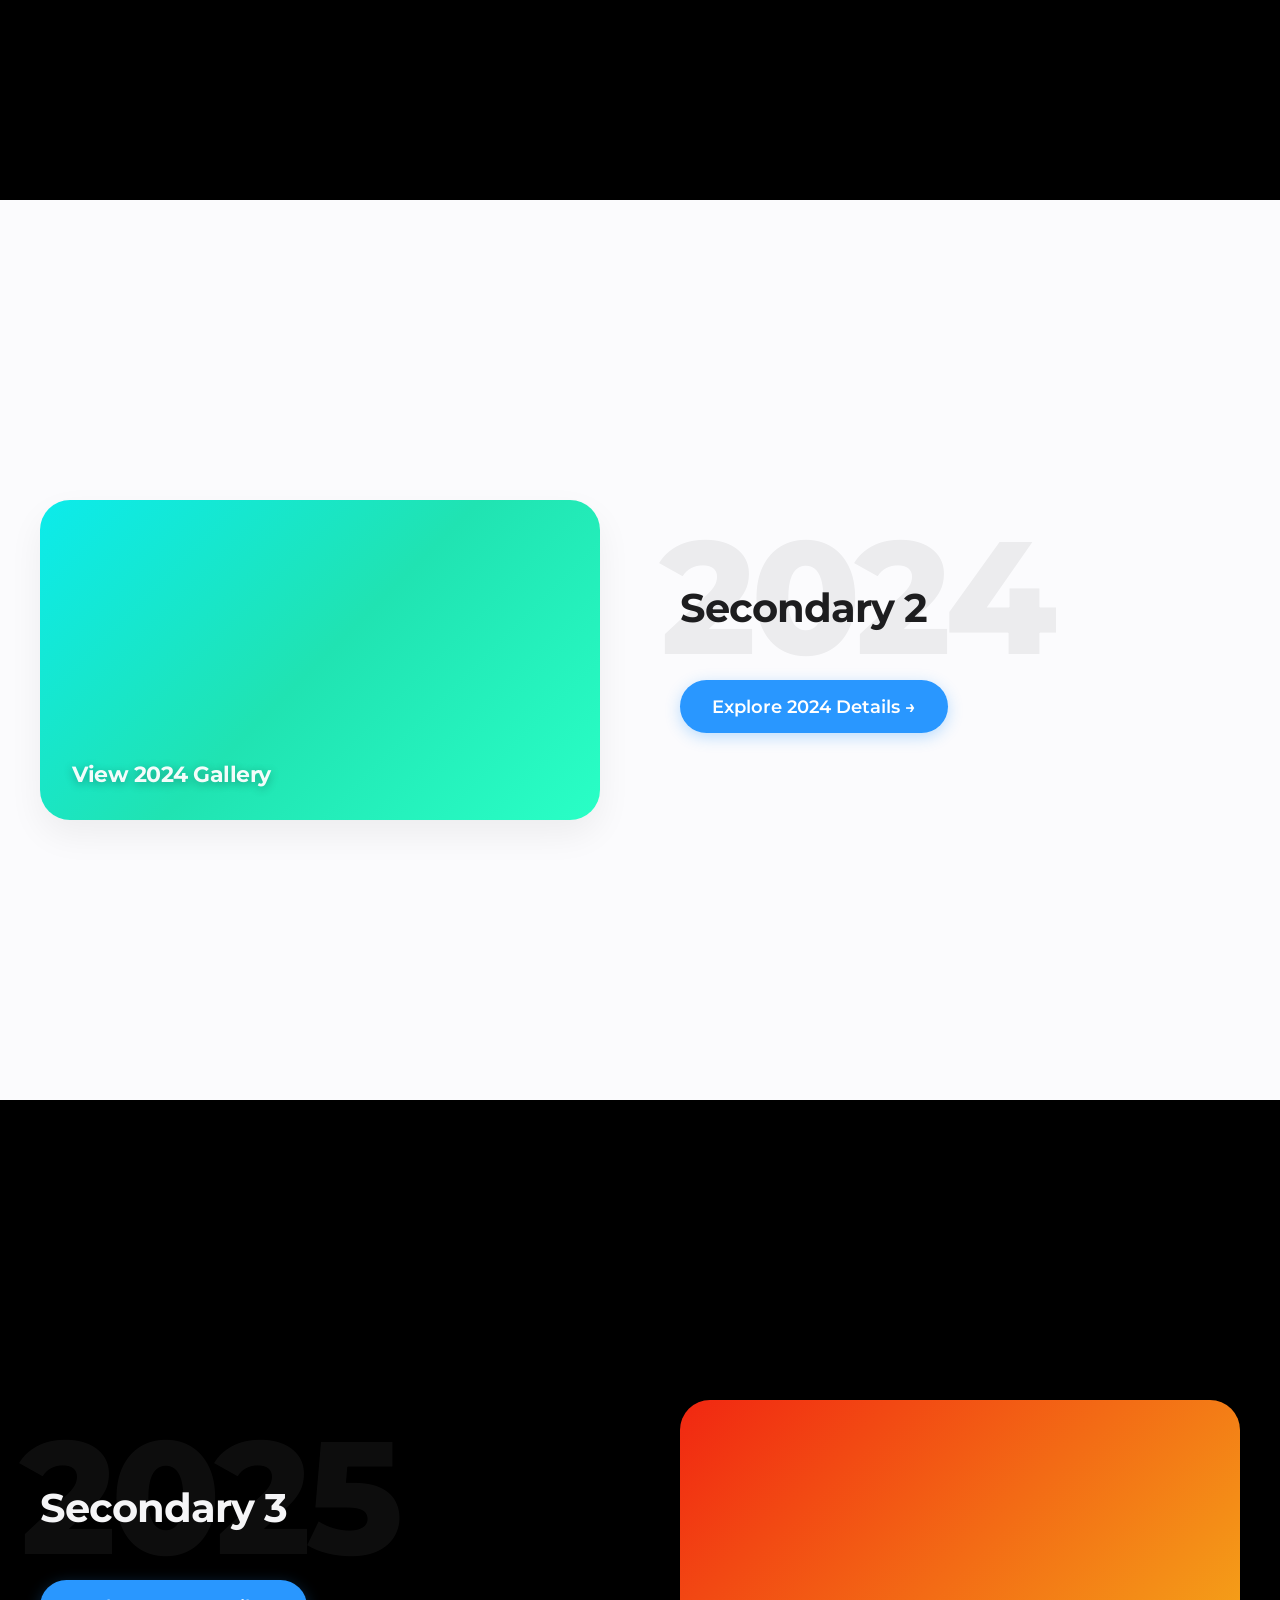
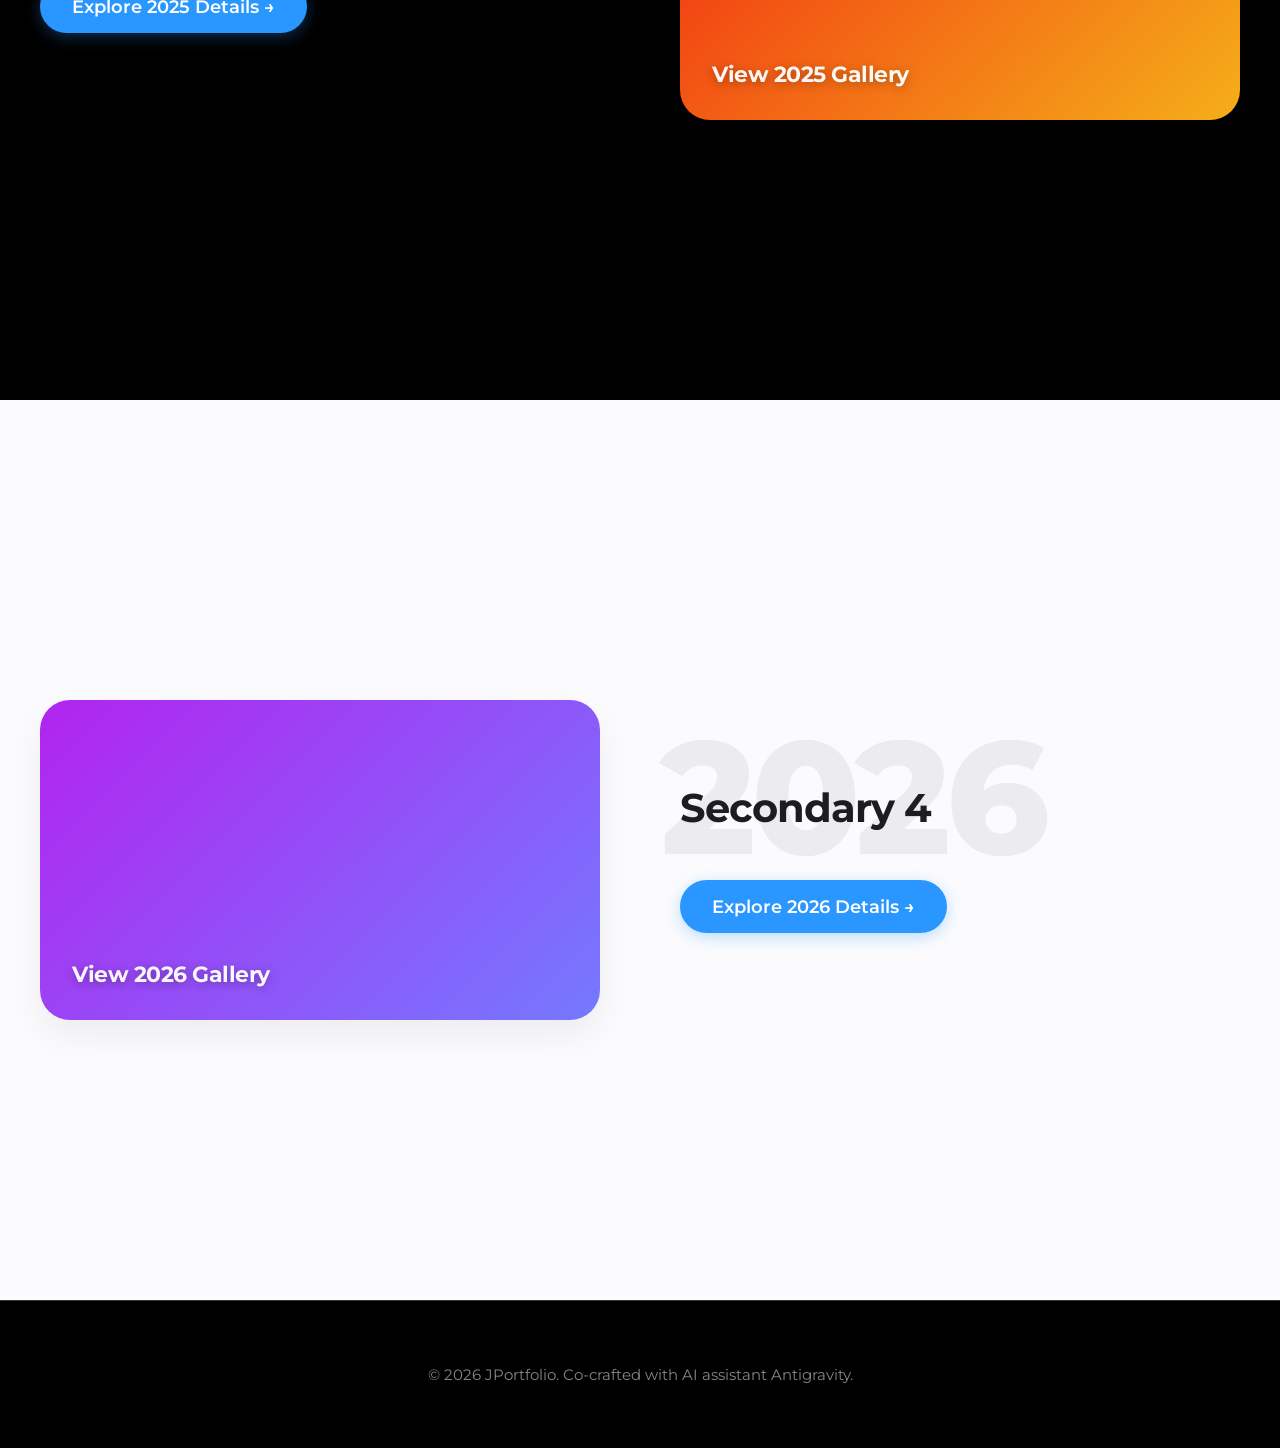
==== commit dccc5839: "Add files via upload" ====
--- a/index.html
+++ b/index.html
@@ -1,42 +1,128 @@
-<!DOCTYPE html>
-<html lang="en">
-
-<head>
-  <meta charset="UTF-8" />
-  <meta name="viewport" content="width=device-width, initial-scale=1.0" />
-  <title>AI Trinity Portfolio</title>
-  <link rel="preconnect" href="https://fonts.googleapis.com" />
-  <link rel="preconnect" href="https://fonts.gstatic.com" crossorigin />
-  <link
-    href="https://fonts.googleapis.com/css2?family=Orbitron:wght@500;700&family=Inter:wght@400;600&display=swap"
-    rel="stylesheet" />
-  <link rel="stylesheet" href="style.css" />
-</head>
-
-<body>
-  <main class="hero-shell">
-    <div class="hero-glow" aria-hidden="true"></div>
-
-    <section class="hero-card">
-      <p class="eyebrow">A Portfolio Crafted by Three AI Minds</p>
-      <h1 class="hero-title">FUTURE <span class="outline">COLLAB</span></h1>
-      <p class="hero-subtitle">
-        Built with code-powered creativity from three AI chat bots.
-      </p>
-
-      <div class="ai-button-row" role="group" aria-label="AI platform links">
-        <button class="ai-btn chatgpt" type="button">CHATGPT</button>
-        <button class="ai-btn claude" type="button">CLAUDE AI</button>
-        <button class="ai-btn antigravity" type="button">Google Antigravity</button>
-      </div>
-
-      <p id="button-status" class="button-status" aria-live="polite">
-        Select a bot to highlight its creative role.
-      </p>
-    </section>
-  </main>
-
-  <script src="scripts.js"></script>
-</body>
-
-</html>
+<!DOCTYPE html>
+<html lang="en">
+
+<head>
+  <meta charset="UTF-8" />
+  <meta name="viewport" content="width=device-width, initial-scale=1.0" />
+  <title>JPortfolio</title>
+
+  <!-- Montserrat Font -->
+  <link rel="preconnect" href="https://fonts.googleapis.com">
+  <link rel="preconnect" href="https://fonts.gstatic.com" crossorigin>
+  <link href="https://fonts.googleapis.com/css2?family=Montserrat:wght@300;400;500;600;700&display=swap"
+    rel="stylesheet">
+
+  <link rel="stylesheet" href="style.css">
+</head>
+
+<body>
+
+  <nav class="navbar">
+    <div class="nav-content">
+      <div class="logo">JPortfolio</div>
+      <ul class="nav-links">
+        <li><a href="#hero">Home</a></li>
+        <li><a href="#sec1">Sec 1</a></li>
+        <li><a href="#sec2">Sec 2</a></li>
+        <li><a href="#sec3">Sec 3</a></li>
+        <li><a href="#sec4">Sec 4</a></li>
+      </ul>
+    </div>
+  </nav>
+
+  <header id="hero" class="hero fade-up">
+    <div class="hero-content">
+      <h1 class="hero-title">Say Hi to My <br><span class="gradient-text">Portfolio.</span></h1>
+      <p class="hero-subtitle">4 years of growth • commitment • creativity</p>
+    </div>
+    <div class="scroll-indicator">
+      <div class="mouse"></div>
+    </div>
+  </header>
+
+  <main>
+    <section id="sec1" class="year dark-section">
+      <div class="section-container">
+        <div class="text-content fade-up">
+          <h2 class="section-title">2023</h2>
+          <h3 class="section-subtitle">Secondary 1</h3>
+          <a href="2023.html" class="explore-btn">Explore 2023 Details &rarr;</a>
+        </div>
+        <div class="gallery-content fade-up delay">
+          <a href="2023.html" style="text-decoration: none;">
+            <div class="bento-grid" style="grid-template-rows: 300px;">
+              <div class="bento-item gradient-1 bento-large explore-card">
+                <div class="bento-inner">View 2023 Gallery</div>
+              </div>
+            </div>
+          </a>
+        </div>
+      </div>
+    </section>
+
+    <section id="sec2" class="year light-section">
+      <div class="section-container reverse">
+        <div class="text-content fade-up">
+          <h2 class="section-title">2024</h2>
+          <h3 class="section-subtitle">Secondary 2</h3>
+          <a href="2024.html" class="explore-btn">Explore 2024 Details &rarr;</a>
+        </div>
+        <div class="gallery-content fade-up delay">
+          <a href="2024.html" style="text-decoration: none;">
+            <div class="bento-grid" style="grid-template-rows: 300px;">
+              <div class="bento-item gradient-2 bento-large explore-card">
+                <div class="bento-inner">View 2024 Gallery</div>
+              </div>
+            </div>
+          </a>
+        </div>
+      </div>
+    </section>
+
+    <section id="sec3" class="year dark-section">
+      <div class="section-container">
+        <div class="text-content fade-up">
+          <h2 class="section-title">2025</h2>
+          <h3 class="section-subtitle">Secondary 3</h3>
+          <a href="2025.html" class="explore-btn">Explore 2025 Details &rarr;</a>
+        </div>
+        <div class="gallery-content fade-up delay">
+          <a href="2025.html" style="text-decoration: none;">
+            <div class="bento-grid" style="grid-template-rows: 300px;">
+              <div class="bento-item gradient-3 bento-large explore-card">
+                <div class="bento-inner">View 2025 Gallery</div>
+              </div>
+            </div>
+          </a>
+        </div>
+      </div>
+    </section>
+
+    <section id="sec4" class="year light-section">
+      <div class="section-container reverse">
+        <div class="text-content fade-up">
+          <h2 class="section-title">2026</h2>
+          <h3 class="section-subtitle">Secondary 4</h3>
+          <a href="2026.html" class="explore-btn">Explore 2026 Details &rarr;</a>
+        </div>
+        <div class="gallery-content fade-up delay">
+          <a href="2026.html" style="text-decoration: none;">
+            <div class="bento-grid" style="grid-template-rows: 300px;">
+              <div class="bento-item gradient-4 bento-large explore-card">
+                <div class="bento-inner">View 2026 Gallery</div>
+              </div>
+            </div>
+          </a>
+        </div>
+      </div>
+    </section>
+  </main>
+
+  <footer>
+    <p>&copy; 2026 JPortfolio. Co-crafted with AI assistant Antigravity.</p>
+  </footer>
+
+  <script src="scripts.js"></script>
+</body>
+
+</html>
--- a/style.css
+++ b/style.css
@@ -1,159 +1,449 @@
-:root {
-  --bg: #05060f;
-  --panel: rgba(10, 14, 32, 0.75);
-  --text: #f2f6ff;
-  --muted: #b7c2df;
-  --line: rgba(255, 255, 255, 0.16);
-  --chatgpt: #19c37d;
-  --claude: #ff8c42;
-  --antigravity: #56a5ff;
-}
-
-* {
-  box-sizing: border-box;
-  margin: 0;
-  padding: 0;
-}
-
-body {
-  min-height: 100vh;
-  font-family: 'Inter', system-ui, sans-serif;
-  background:
-    radial-gradient(circle at 10% 20%, rgba(25, 195, 125, 0.15) 0%, transparent 35%),
-    radial-gradient(circle at 90% 15%, rgba(255, 140, 66, 0.16) 0%, transparent 35%),
-    radial-gradient(circle at 50% 100%, rgba(86, 165, 255, 0.2) 0%, transparent 45%),
-    var(--bg);
-  color: var(--text);
-}
-
-.hero-shell {
-  min-height: 100vh;
-  display: grid;
-  place-items: center;
-  padding: 2rem;
-  position: relative;
-  overflow: hidden;
-}
-
-.hero-glow {
-  width: min(75vw, 850px);
-  aspect-ratio: 1;
-  border-radius: 50%;
-  position: absolute;
-  inset: auto auto 5% 50%;
-  transform: translateX(-50%);
-  background: conic-gradient(from 90deg, var(--chatgpt), var(--claude), var(--antigravity), var(--chatgpt));
-  filter: blur(100px);
-  opacity: 0.35;
-  animation: spin 14s linear infinite;
-}
-
-.hero-card {
-  width: min(960px, 100%);
-  text-align: center;
-  background: var(--panel);
-  border: 1px solid var(--line);
-  border-radius: 26px;
-  backdrop-filter: blur(12px);
-  padding: clamp(2rem, 4vw, 3.5rem);
-  box-shadow: 0 25px 80px rgba(0, 0, 0, 0.45);
-  position: relative;
-  z-index: 1;
-}
-
-.eyebrow,
-.hero-title {
-  font-family: 'Orbitron', sans-serif;
-}
-
-.eyebrow {
-  color: var(--muted);
-  letter-spacing: 0.12em;
-  text-transform: uppercase;
-  font-size: 0.8rem;
-  margin-bottom: 1.1rem;
-}
-
-.hero-title {
-  font-size: clamp(2.2rem, 8vw, 5rem);
-  letter-spacing: 0.08em;
-}
-
-.outline {
-  -webkit-text-fill-color: transparent;
-  -webkit-text-stroke: 1px #b9cbff;
-}
-
-.hero-subtitle {
-  margin: 1rem auto 2.3rem;
-  max-width: 640px;
-  color: var(--muted);
-  font-size: clamp(1rem, 2vw, 1.2rem);
-}
-
-.ai-button-row {
-  display: flex;
-  justify-content: center;
-  gap: 1rem;
-  flex-wrap: wrap;
-}
-
-.ai-btn {
-  appearance: none;
-  border: 1px solid transparent;
-  border-radius: 999px;
-  padding: 0.85rem 1.4rem;
-  font-weight: 700;
-  letter-spacing: 0.04em;
-  font-size: 0.92rem;
-  color: var(--text);
-  background: rgba(255, 255, 255, 0.06);
-  cursor: pointer;
-  transition: transform 0.25s ease, box-shadow 0.25s ease, border-color 0.25s ease;
-}
-
-.ai-btn:hover,
-.ai-btn:focus-visible {
-  transform: translateY(-3px);
-  outline: none;
-}
-
-.chatgpt:hover,
-.chatgpt:focus-visible,
-.chatgpt.active {
-  border-color: var(--chatgpt);
-  box-shadow: 0 0 24px rgba(25, 195, 125, 0.45);
-}
-
-.claude:hover,
-.claude:focus-visible,
-.claude.active {
-  border-color: var(--claude);
-  box-shadow: 0 0 24px rgba(255, 140, 66, 0.45);
-}
-
-.antigravity:hover,
-.antigravity:focus-visible,
-.antigravity.active {
-  border-color: var(--antigravity);
-  box-shadow: 0 0 24px rgba(86, 165, 255, 0.45);
-}
-
-.button-status {
-  margin-top: 1.5rem;
-  min-height: 1.5rem;
-  color: #d6def5;
-  font-size: 0.95rem;
-}
-
-@keyframes spin {
-  to {
-    transform: translateX(-50%) rotate(360deg);
-  }
-}
-
-@media (max-width: 640px) {
-  .ai-btn {
-    width: 100%;
-  }
-}
+:root {
+  --bg-dark: #000000;
+  --text-dark: #f5f5f7;
+  --bg-light: #fbfbfd;
+  --text-light: #1d1d1f;
+
+  --apple-blue: #2997ff;
+  --apple-gradient-1: linear-gradient(135deg, #ff2a85, #8a2387);
+  --apple-gradient-2: linear-gradient(135deg, #0cebeb, #20e3b2, #29ffc6);
+  --apple-gradient-3: linear-gradient(135deg, #f12711, #f5af19);
+  --apple-gradient-4: linear-gradient(135deg, #b224ef, #7579ff);
+}
+
+* {
+  margin: 0;
+  padding: 0;
+  box-sizing: border-box;
+  font-family: 'Montserrat', -apple-system, BlinkMacSystemFont, sans-serif;
+}
+
+body {
+  background: var(--bg-dark);
+  color: var(--text-dark);
+  overflow-x: hidden;
+  -webkit-font-smoothing: antialiased;
+}
+
+html {
+  scroll-behavior: smooth;
+}
+
+/* Navbar */
+.navbar {
+  position: fixed;
+  top: 0;
+  width: 100%;
+  z-index: 1000;
+  background: rgba(0, 0, 0, 0.4);
+  backdrop-filter: saturate(180%) blur(20px);
+  -webkit-backdrop-filter: saturate(180%) blur(20px);
+  border-bottom: 1px solid rgba(255, 255, 255, 0.08);
+  transition: all 0.3s ease;
+}
+
+.nav-content {
+  max-width: 1200px;
+  margin: 0 auto;
+  padding: 1rem 2rem;
+  display: flex;
+  justify-content: space-between;
+  align-items: center;
+}
+
+.logo {
+  font-weight: 700;
+  font-size: 1.2rem;
+  letter-spacing: -0.5px;
+  color: #fff;
+}
+
+.nav-links {
+  display: flex;
+  list-style: none;
+  gap: 2rem;
+}
+
+.nav-links a {
+  text-decoration: none;
+  color: #a1a1a6;
+  font-size: 0.9rem;
+  font-weight: 500;
+  transition: color 0.3s ease;
+}
+
+.nav-links a:hover {
+  color: #fff;
+}
+
+/* Hero Section */
+.hero {
+  height: 100vh;
+  display: flex;
+  flex-direction: column;
+  justify-content: center;
+  align-items: center;
+  text-align: center;
+  position: relative;
+  background: radial-gradient(circle at center, #1c1c28 0%, #000 60%);
+  padding: 0 2rem;
+}
+
+.hero-title {
+  font-size: clamp(3rem, 8vw, 6.5rem);
+  font-weight: 700;
+  line-height: 1.1;
+  letter-spacing: -2px;
+  margin-bottom: 1.5rem;
+}
+
+.gradient-text {
+  background: var(--apple-gradient-1);
+  -webkit-background-clip: text;
+  -webkit-text-fill-color: transparent;
+  background-clip: text;
+  display: inline-block;
+}
+
+.hero-subtitle {
+  font-size: clamp(1.2rem, 3vw, 1.8rem);
+  font-weight: 400;
+  color: #a1a1a6;
+  letter-spacing: 1px;
+}
+
+/* Scroll Indicator */
+.scroll-indicator {
+  position: absolute;
+  bottom: 40px;
+  left: 50%;
+  transform: translateX(-50%);
+  opacity: 0.7;
+}
+
+.mouse {
+  width: 30px;
+  height: 50px;
+  border: 2px solid #666;
+  border-radius: 20px;
+  position: relative;
+}
+
+.mouse::before {
+  content: '';
+  position: absolute;
+  top: 10px;
+  left: 50%;
+  transform: translateX(-50%);
+  width: 6px;
+  height: 6px;
+  background: #fff;
+  border-radius: 50%;
+  animation: scroll 2s infinite;
+}
+
+@keyframes scroll {
+  0% {
+    transform: translate(-50%, 0);
+    opacity: 1;
+  }
+
+  100% {
+    transform: translate(-50%, 20px);
+    opacity: 0;
+  }
+}
+
+/* Sections */
+.year {
+  min-height: 100vh;
+  padding: 100px 2rem;
+  display: flex;
+  align-items: center;
+}
+
+.dark-section {
+  background: var(--bg-dark);
+  color: var(--text-dark);
+}
+
+.light-section {
+  background: var(--bg-light);
+  color: var(--text-light);
+}
+
+.section-container {
+  max-width: 1200px;
+  margin: 0 auto;
+  display: flex;
+  align-items: center;
+  gap: 5rem;
+  width: 100%;
+}
+
+.section-container.reverse {
+  flex-direction: row-reverse;
+}
+
+.text-content {
+  flex: 1;
+  position: relative;
+}
+
+.section-title {
+  font-size: clamp(4rem, 15vw, 10rem);
+  font-weight: 800;
+  letter-spacing: -5px;
+  line-height: 1;
+  opacity: 0.05;
+  position: absolute;
+  transform: translateY(-50px) translateX(-20px);
+  z-index: 0;
+  user-select: none;
+}
+
+.light-section .section-title {
+  color: #000;
+  opacity: 0.06;
+}
+
+.dark-section .section-title {
+  color: #fff;
+}
+
+.section-subtitle {
+  font-size: 2.5rem;
+  font-weight: 700;
+  margin-bottom: 2rem;
+  margin-top: 1rem;
+  position: relative;
+  z-index: 1;
+  letter-spacing: -1px;
+}
+
+.stagger-list {
+  list-style: none;
+  position: relative;
+  z-index: 1;
+}
+
+.stagger-list li {
+  font-size: 1.15rem;
+  line-height: 1.6;
+  margin-bottom: 1.2rem;
+  padding-left: 2rem;
+  position: relative;
+  font-weight: 400;
+  color: #a1a1a6;
+  transition: color 0.3s ease;
+}
+
+.light-section .stagger-list li {
+  color: #424245;
+}
+
+.stagger-list li:hover {
+  color: inherit;
+}
+
+.stagger-list li::before {
+  content: '→';
+  position: absolute;
+  left: 0;
+  color: var(--apple-blue);
+  font-weight: bold;
+}
+
+.stagger-list li.list-category {
+  color: var(--apple-blue);
+  font-size: 0.8rem;
+  font-weight: 700;
+  letter-spacing: 2px;
+  text-transform: uppercase;
+  padding-left: 0;
+  margin-bottom: 0.6rem;
+  pointer-events: none;
+}
+
+.light-section .stagger-list li.list-category {
+  color: #0071e3;
+}
+
+.stagger-list li.list-category::before {
+  display: none;
+}
+
+/* Bento Grid */
+.gallery-content {
+  flex: 1;
+  width: 100%;
+}
+
+.bento-grid {
+  display: grid;
+  grid-template-columns: 1fr 1fr;
+  grid-template-rows: 250px 250px;
+  gap: 20px;
+}
+
+.three-grid {
+  grid-template-rows: auto auto;
+}
+
+.bento-large {
+  grid-column: 1 / -1;
+  height: 320px;
+}
+
+.bento-item {
+  border-radius: 30px;
+  overflow: hidden;
+  position: relative;
+  display: flex;
+  align-items: flex-end;
+  justify-content: flex-start;
+  padding: 2rem;
+  box-shadow: 0 10px 40px rgba(0, 0, 0, 0.1);
+  transition: transform 0.4s cubic-bezier(0.175, 0.885, 0.32, 1.275), box-shadow 0.4s ease;
+}
+
+.bento-item:hover {
+  transform: scale(1.02) translateY(-5px);
+  box-shadow: 0 20px 40px rgba(0, 0, 0, 0.2);
+}
+
+.light-section .bento-item {
+  box-shadow: 0 15px 35px rgba(0, 0, 0, 0.06);
+}
+
+.bento-inner {
+  z-index: 2;
+  font-weight: 700;
+  font-size: 1.4rem;
+  letter-spacing: -0.5px;
+  color: rgba(255, 255, 255, 0.95);
+  text-shadow: 0 2px 10px rgba(0, 0, 0, 0.3);
+}
+
+/* Background Treatments for Bento */
+.glass {
+  background: rgba(255, 255, 255, 0.05);
+  backdrop-filter: blur(20px);
+  border: 1px solid rgba(255, 255, 255, 0.1);
+}
+
+.glass-dark {
+  background: rgba(0, 0, 0, 0.6);
+  backdrop-filter: blur(20px);
+  border: 1px solid rgba(255, 255, 255, 0.05);
+}
+
+.gradient-1 {
+  background: var(--apple-gradient-1);
+}
+
+.gradient-2 {
+  background: var(--apple-gradient-2);
+}
+
+.gradient-3 {
+  background: var(--apple-gradient-3);
+}
+
+.gradient-4 {
+  background: var(--apple-gradient-4);
+}
+
+/* Animations Basics */
+.fade-up {
+  opacity: 0;
+  transform: translateY(60px) scale(0.95);
+  filter: blur(10px);
+  transition: opacity 1.2s cubic-bezier(0.16, 1, 0.3, 1),
+    transform 1.2s cubic-bezier(0.16, 1, 0.3, 1),
+    filter 1.2s cubic-bezier(0.16, 1, 0.3, 1);
+}
+
+.fade-up.visible {
+  opacity: 1;
+  transform: translateY(0) scale(1);
+  filter: blur(0);
+}
+
+.delay {
+  transition-delay: 0.2s;
+}
+
+/* Stagger List Defaults */
+.stagger-list li {
+  opacity: 0;
+  transform: translateX(-30px);
+  transition: opacity 0.8s cubic-bezier(0.16, 1, 0.3, 1),
+    transform 0.8s cubic-bezier(0.16, 1, 0.3, 1);
+}
+
+/* Explore Button & Links */
+.explore-btn {
+  display: inline-block;
+  margin-top: 1rem;
+  padding: 1rem 2rem;
+  background: var(--apple-blue);
+  color: #fff;
+  border-radius: 30px;
+  font-weight: 600;
+  font-size: 1.1rem;
+  text-decoration: none;
+  box-shadow: 0 4px 15px rgba(41, 151, 255, 0.3);
+  transition: transform 0.3s ease, box-shadow 0.3s ease, background 0.3s ease;
+}
+
+.explore-btn:hover {
+  transform: translateY(-2px);
+  box-shadow: 0 6px 20px rgba(41, 151, 255, 0.4);
+  background: #1e83e6;
+}
+
+.explore-card {
+  cursor: pointer;
+}
+
+/* Footer */
+footer {
+  text-align: center;
+  padding: 4rem 2rem;
+  background: #000;
+  color: #86868b;
+  font-size: 0.95rem;
+  border-top: 1px solid #333;
+}
+
+/* Responsive */
+@media (max-width: 900px) {
+
+  .section-container,
+  .section-container.reverse {
+    flex-direction: column;
+    gap: 4rem;
+  }
+
+  .section-title {
+    font-size: 6rem;
+    transform: translateY(-20px);
+  }
+
+  .bento-grid {
+    grid-template-rows: 200px 200px;
+  }
+
+  .bento-large {
+    height: 250px;
+  }
+
+  .nav-links {
+    display: none;
+  }
+
+  .hero-title {
+    font-size: 3.5rem;
+  }
+}
